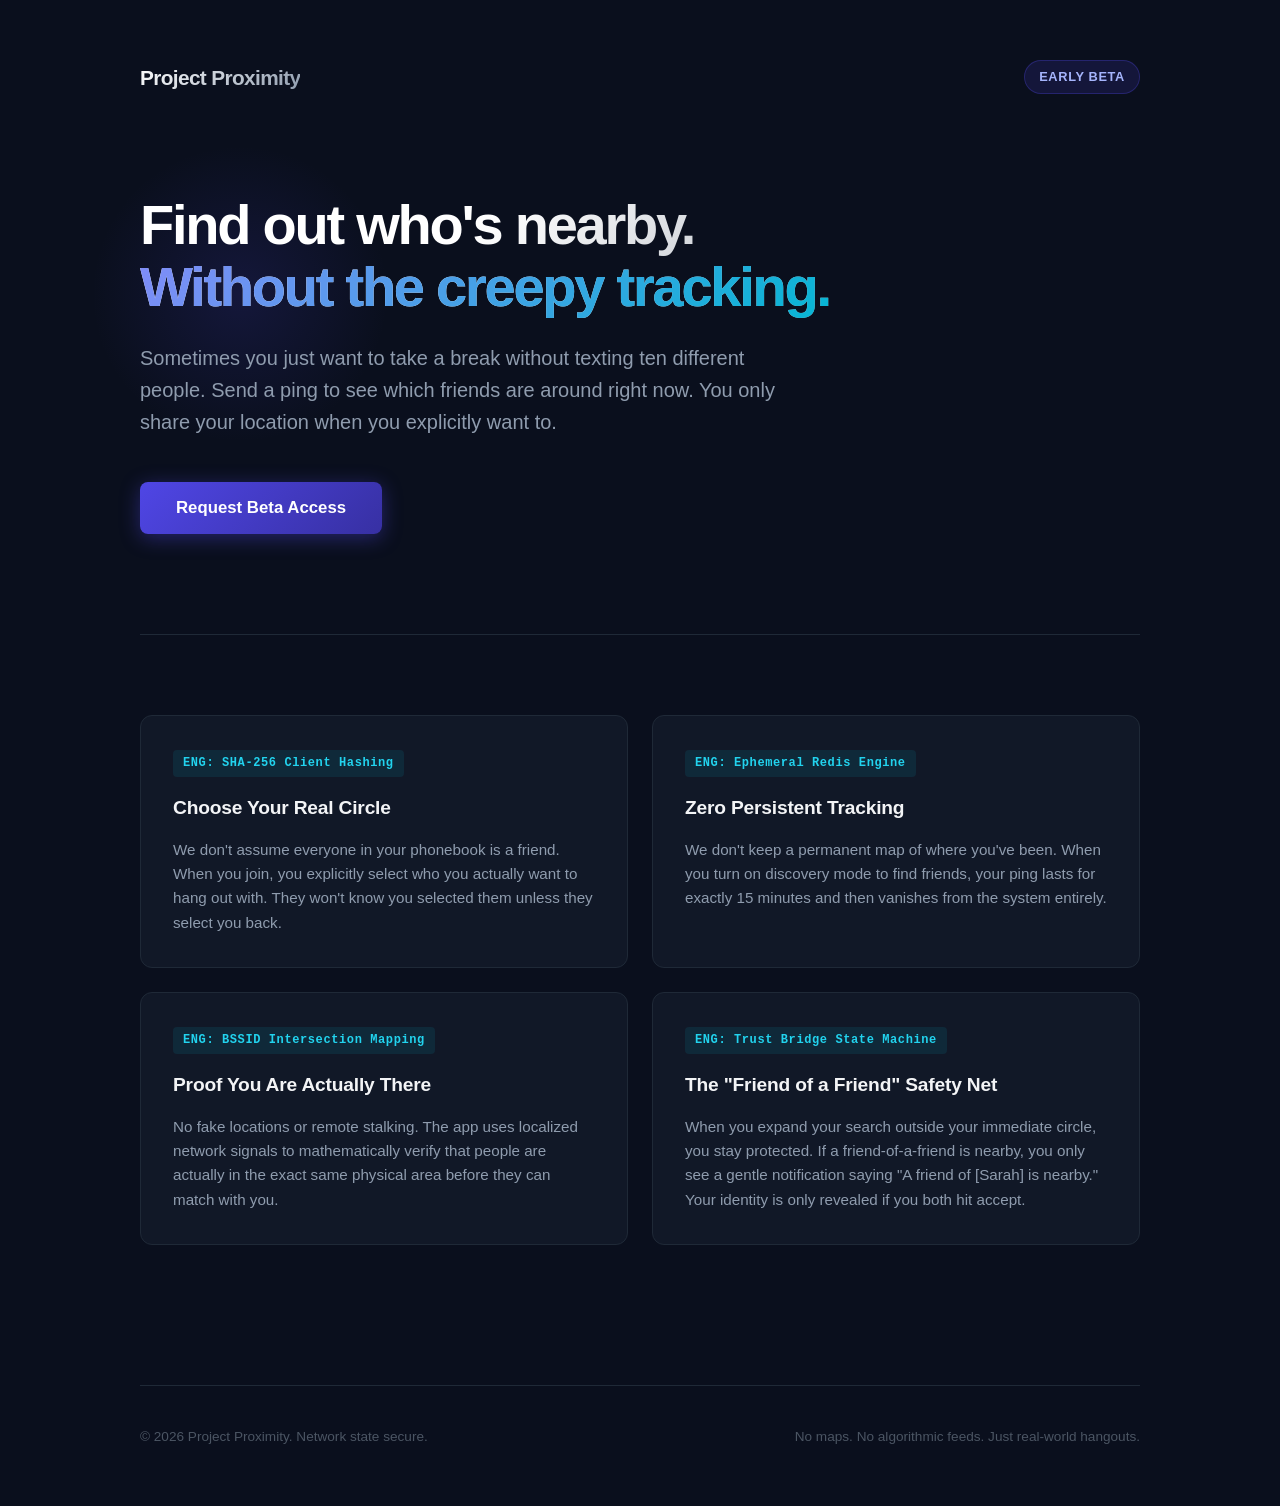
==== index.html @ 47833bf0 "updated website code" ====
<!DOCTYPE html>
<html lang="en">
<head>
    <meta charset="UTF-8">
    <meta name="viewport" content="width=device-width, initial-scale=1.0">
    <title>Project Proximity | Find out who's around</title>
    <style>
        :root {
            --bg-color: #0a0f1d;
            --text-primary: #ffffff;
            --text-secondary: #8f9cae;
            --accent-primary: #4f46e5;
            --accent-secondary: #06b6d4;
            --card-bg: #111827;
            --border: #1f2937;
            --tag-bg: rgba(6, 182, 212, 0.1);
            --tag-text: #22d3ee;
            --max-width: 1000px;
        }

        * {
            box-sizing: border-box;
            margin: 0;
            padding: 0;
        }

        body {
            font-family: -apple-system, BlinkMacSystemFont, "Segoe UI", Roboto, Helvetica, Arial, sans-serif;
            background-color: var(--bg-color);
            color: var(--text-primary);
            line-height: 1.6;
            padding: 60px 20px;
        }

        header {
            max-width: var(--max-width);
            margin: 0 auto 100px auto;
            display: flex;
            justify-content: space-between;
            align-items: center;
        }

        .logo {
            font-weight: 800;
            font-size: 1.3rem;
            letter-spacing: -0.03em;
            background: linear-gradient(135deg, #ffffff 0%, var(--text-secondary) 100%);
            -webkit-background-clip: text;
            -webkit-text-fill-color: transparent;
        }

        .badge {
            background: rgba(79, 70, 229, 0.15);
            color: #a5b4fc;
            padding: 6px 14px;
            border-radius: 30px;
            font-size: 0.8rem;
            font-weight: 600;
            border: 1px solid rgba(79, 70, 229, 0.3);
            letter-spacing: 0.05em;
            text-transform: uppercase;
        }

        main {
            max-width: var(--max-width);
            margin: 0 auto;
        }

        .hero {
            margin-bottom: 100px;
            position: relative;
        }

        .hero::before {
            content: "";
            position: absolute;
            top: -50px;
            left: -50px;
            width: 300px;
            height: 300px;
            background: radial-gradient(circle, rgba(79,70,229,0.15) 0%, rgba(0,0,0,0) 70%);
            z-index: -1;
        }

        h1 {
            font-size: 3.5rem;
            font-weight: 800;
            line-height: 1.1;
            letter-spacing: -0.04em;
            margin-bottom: 24px;
            max-width: 800px;
            background: linear-gradient(135deg, #ffffff 40%, #9ca3af 100%);
            -webkit-background-clip: text;
            -webkit-text-fill-color: transparent;
        }

        .gradient-text {
            background: linear-gradient(135deg, #818cf8 0%, var(--accent-secondary) 100%);
            -webkit-background-clip: text;
            -webkit-text-fill-color: transparent;
        }

        .lead {
            font-size: 1.25rem;
            color: var(--text-secondary);
            max-width: 650px;
            margin-bottom: 44px;
            font-weight: 400;
        }

        .cta-btn {
            background: linear-gradient(135deg, var(--accent-primary) 0%, #3730a3 100%);
            color: #ffffff;
            border: none;
            padding: 16px 36px;
            border-radius: 8px;
            font-size: 1.05rem;
            font-weight: 600;
            cursor: pointer;
            box-shadow: 0 4px 20px rgba(79, 70, 229, 0.4);
            transition: transform 0.1s ease, box-shadow 0.1s ease;
        }

        .cta-btn:hover {
            transform: translateY(-1px);
            box-shadow: 0 6px 24px rgba(79, 70, 229, 0.5);
        }

        .specs-grid {
            display: grid;
            grid-template-columns: repeat(auto-fit, minmax(400px, 1fr));
            gap: 24px;
            margin-top: 80px;
            border-top: 1px solid var(--border);
            padding-top: 80px;
        }

        .spec-card {
            background: var(--card-bg);
            border: 1px solid var(--border);
            padding: 32px;
            border-radius: 12px;
            transition: border-color 0.2s ease;
            position: relative;
        }

        .spec-card:hover {
            border-color: rgba(79, 70, 229, 0.4);
        }

        .tech-tag {
            display: inline-block;
            background: var(--tag-bg);
            color: var(--tag-text);
            padding: 4px 10px;
            border-radius: 4px;
            font-size: 0.75rem;
            font-weight: 700;
            margin-bottom: 16px;
            font-family: monospace;
            letter-spacing: 0.05em;
        }

        .spec-card h3 {
            font-size: 1.2rem;
            font-weight: 700;
            margin-bottom: 14px;
            letter-spacing: -0.01em;
            color: #f3f4f6;
        }

        .spec-card p {
            color: var(--text-secondary);
            font-size: 0.95rem;
            line-height: 1.6;
        }

        footer {
            max-width: var(--max-width);
            margin: 140px auto 0 auto;
            border-top: 1px solid var(--border);
            padding-top: 40px;
            font-size: 0.85rem;
            color: #4b5563;
            display: flex;
            justify-content: space-between;
        }

        @media (max-width: 768px) {
            h1 { font-size: 2.6rem; }
            .specs-grid { grid-template-columns: 1fr; }
            footer { flex-direction: column; gap: 16px; }
        }
    </style>
</head>
<body>

    <header>
        <div class="logo">Project Proximity</div>
        <div class="badge">Early Beta</div>
    </header>

    <main>
        <section class="hero">
            <h1>Find out who's nearby.<br><span class="gradient-text">Without the creepy tracking.</span></h1>
            <p class="lead">Sometimes you just want to take a break without texting ten different people. Send a ping to see which friends are around right now. You only share your location when you explicitly want to.</p>
            
            <button class="cta-btn" onclick="window.location.href='mailto:abhijai.chugh@gmail.com?subject=Beta%20Access%20Request'">
                Request Beta Access
            </button>
        </section>

        <section class="specs-grid">
            <div class="spec-card">
                <span class="tech-tag">ENG: SHA-256 Client Hashing</span>
                <h3>Choose Your Real Circle</h3>
                <p>We don't assume everyone in your phonebook is a friend. When you join, you explicitly select who you actually want to hang out with. They won't know you selected them unless they select you back.</p>
            </div>
            <div class="spec-card">
                <span class="tech-tag">ENG: Ephemeral Redis Engine</span>
                <h3>Zero Persistent Tracking</h3>
                <p>We don't keep a permanent map of where you've been. When you turn on discovery mode to find friends, your ping lasts for exactly 15 minutes and then vanishes from the system entirely.</p>
            </div>
            <div class="spec-card">
                <span class="tech-tag">ENG: BSSID Intersection Mapping</span>
                <h3>Proof You Are Actually There</h3>
                <p>No fake locations or remote stalking. The app uses localized network signals to mathematically verify that people are actually in the exact same physical area before they can match with you.</p>
            </div>
            <div class="spec-card">
                <span class="tech-tag">ENG: Trust Bridge State Machine</span>
                <h3>The "Friend of a Friend" Safety Net</h3>
                <p>When you expand your search outside your immediate circle, you stay protected. If a friend-of-a-friend is nearby, you only see a gentle notification saying "A friend of [Sarah] is nearby." Your identity is only revealed if you both hit accept.</p>
            </div>
        </section>
    </main>

    <footer>
        <div>&copy; 2026 Project Proximity. Network state secure.</div>
        <div>No maps. No algorithmic feeds. Just real-world hangouts.</div>
    </footer>

</body>
</html>
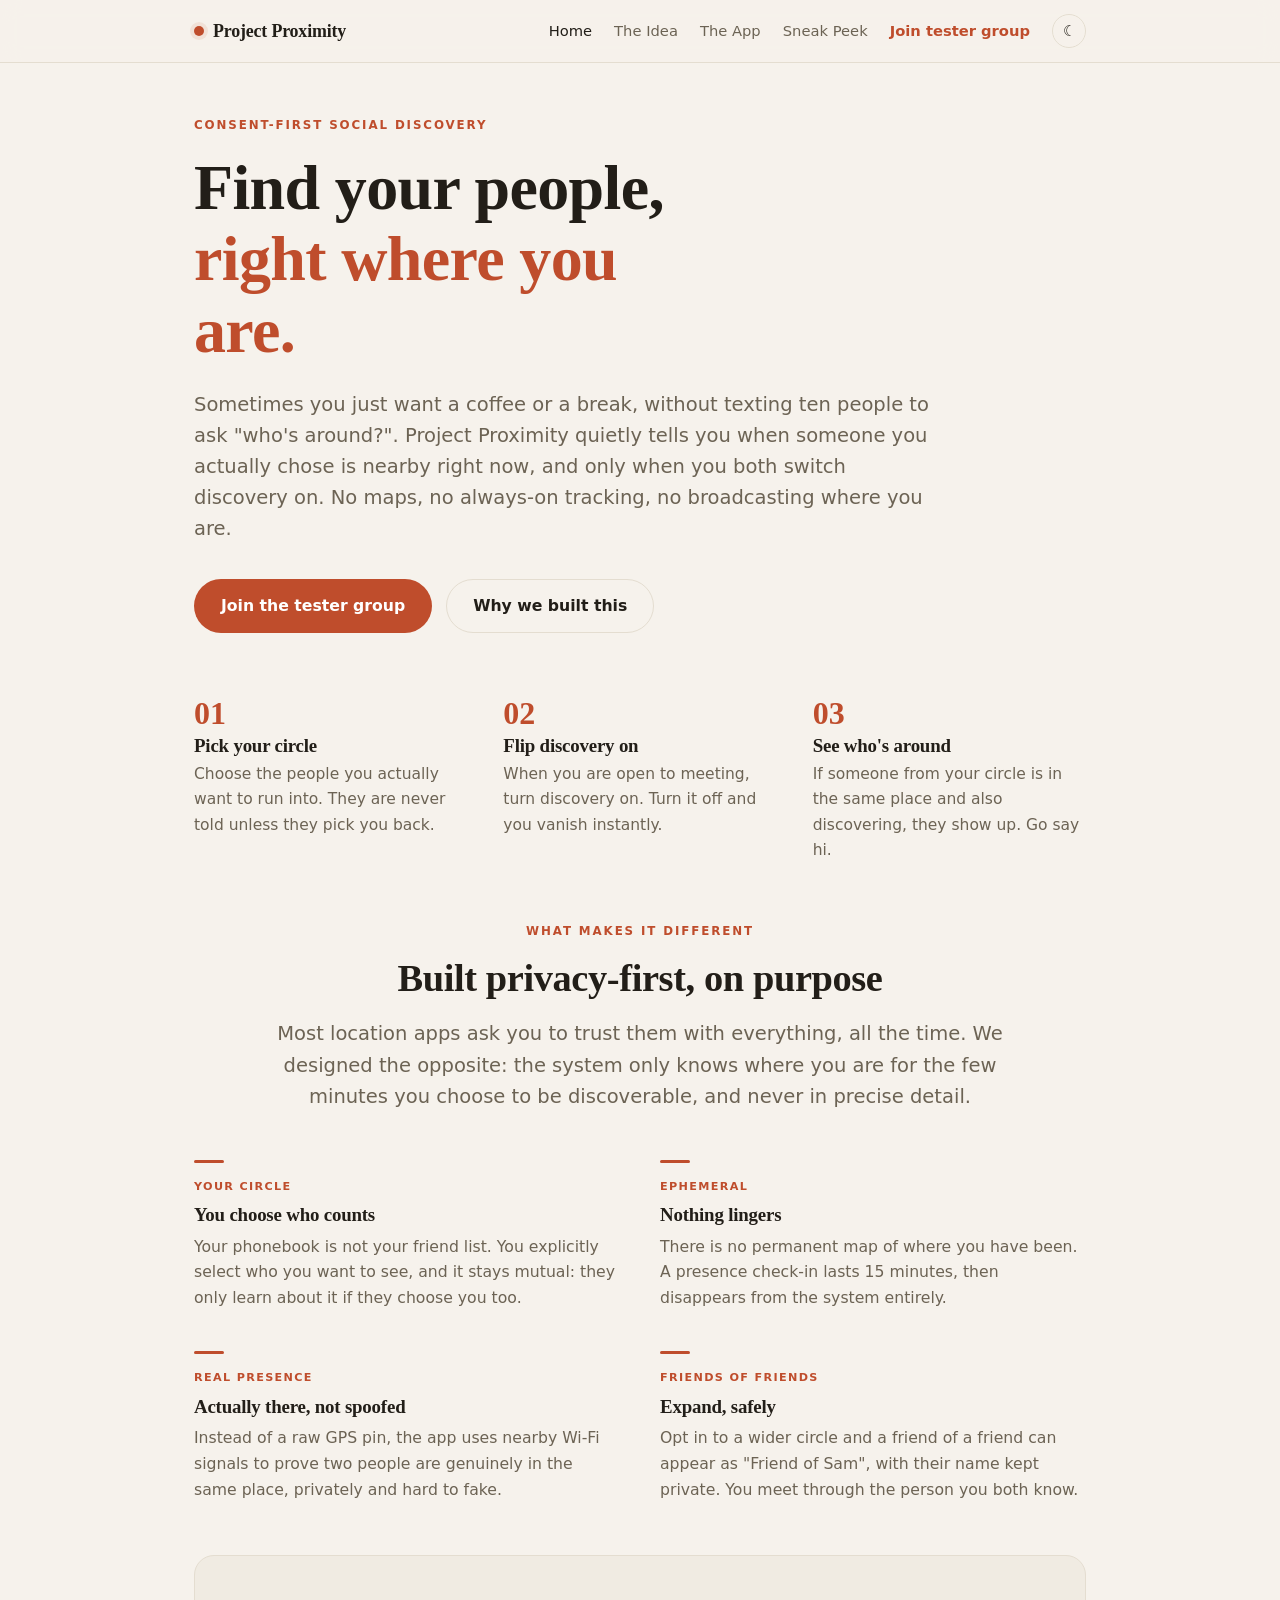
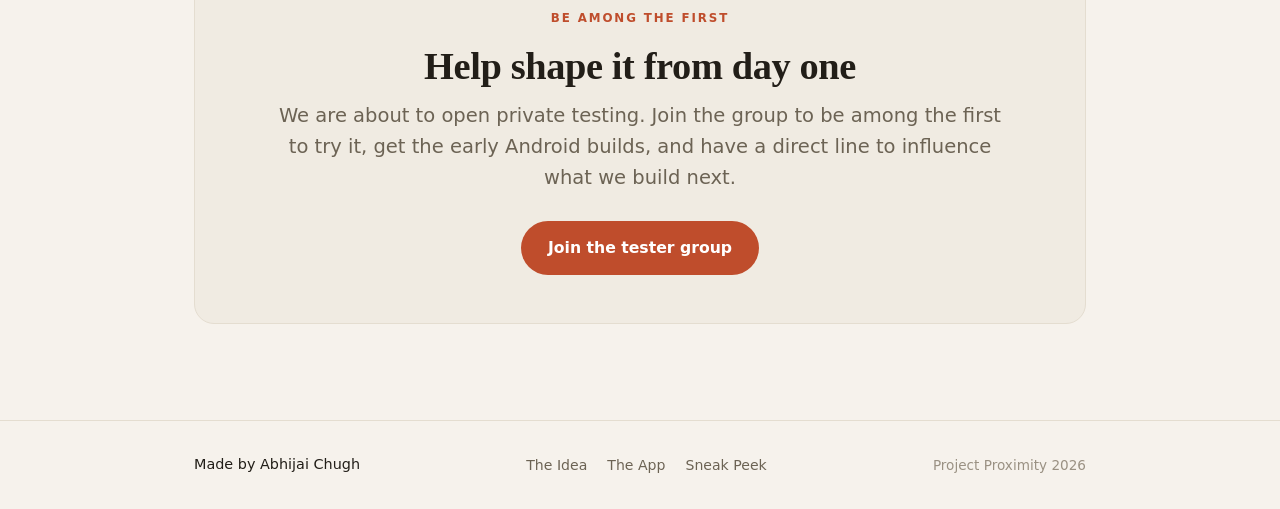
==== commit c9743ab4: "Rework site: multi-page, light/dark, mobile menu, real screenshot collage" ====
--- a/index.html
+++ b/index.html
@@ -3,241 +3,110 @@
 <head>
     <meta charset="UTF-8">
     <meta name="viewport" content="width=device-width, initial-scale=1.0">
-    <title>Project Proximity | Find out who's around</title>
-    <style>
-        :root {
-            --bg-color: #0a0f1d;
-            --text-primary: #ffffff;
-            --text-secondary: #8f9cae;
-            --accent-primary: #4f46e5;
-            --accent-secondary: #06b6d4;
-            --card-bg: #111827;
-            --border: #1f2937;
-            --tag-bg: rgba(6, 182, 212, 0.1);
-            --tag-text: #22d3ee;
-            --max-width: 1000px;
-        }
-
-        * {
-            box-sizing: border-box;
-            margin: 0;
-            padding: 0;
-        }
-
-        body {
-            font-family: -apple-system, BlinkMacSystemFont, "Segoe UI", Roboto, Helvetica, Arial, sans-serif;
-            background-color: var(--bg-color);
-            color: var(--text-primary);
-            line-height: 1.6;
-            padding: 60px 20px;
-        }
-
-        header {
-            max-width: var(--max-width);
-            margin: 0 auto 100px auto;
-            display: flex;
-            justify-content: space-between;
-            align-items: center;
-        }
-
-        .logo {
-            font-weight: 800;
-            font-size: 1.3rem;
-            letter-spacing: -0.03em;
-            background: linear-gradient(135deg, #ffffff 0%, var(--text-secondary) 100%);
-            -webkit-background-clip: text;
-            -webkit-text-fill-color: transparent;
-        }
-
-        .badge {
-            background: rgba(79, 70, 229, 0.15);
-            color: #a5b4fc;
-            padding: 6px 14px;
-            border-radius: 30px;
-            font-size: 0.8rem;
-            font-weight: 600;
-            border: 1px solid rgba(79, 70, 229, 0.3);
-            letter-spacing: 0.05em;
-            text-transform: uppercase;
-        }
-
-        main {
-            max-width: var(--max-width);
-            margin: 0 auto;
-        }
-
-        .hero {
-            margin-bottom: 100px;
-            position: relative;
-        }
-
-        .hero::before {
-            content: "";
-            position: absolute;
-            top: -50px;
-            left: -50px;
-            width: 300px;
-            height: 300px;
-            background: radial-gradient(circle, rgba(79,70,229,0.15) 0%, rgba(0,0,0,0) 70%);
-            z-index: -1;
-        }
-
-        h1 {
-            font-size: 3.5rem;
-            font-weight: 800;
-            line-height: 1.1;
-            letter-spacing: -0.04em;
-            margin-bottom: 24px;
-            max-width: 800px;
-            background: linear-gradient(135deg, #ffffff 40%, #9ca3af 100%);
-            -webkit-background-clip: text;
-            -webkit-text-fill-color: transparent;
-        }
-
-        .gradient-text {
-            background: linear-gradient(135deg, #818cf8 0%, var(--accent-secondary) 100%);
-            -webkit-background-clip: text;
-            -webkit-text-fill-color: transparent;
-        }
-
-        .lead {
-            font-size: 1.25rem;
-            color: var(--text-secondary);
-            max-width: 650px;
-            margin-bottom: 44px;
-            font-weight: 400;
-        }
-
-        .cta-btn {
-            background: linear-gradient(135deg, var(--accent-primary) 0%, #3730a3 100%);
-            color: #ffffff;
-            border: none;
-            padding: 16px 36px;
-            border-radius: 8px;
-            font-size: 1.05rem;
-            font-weight: 600;
-            cursor: pointer;
-            box-shadow: 0 4px 20px rgba(79, 70, 229, 0.4);
-            transition: transform 0.1s ease, box-shadow 0.1s ease;
-        }
-
-        .cta-btn:hover {
-            transform: translateY(-1px);
-            box-shadow: 0 6px 24px rgba(79, 70, 229, 0.5);
-        }
-
-        .specs-grid {
-            display: grid;
-            grid-template-columns: repeat(auto-fit, minmax(400px, 1fr));
-            gap: 24px;
-            margin-top: 80px;
-            border-top: 1px solid var(--border);
-            padding-top: 80px;
-        }
-
-        .spec-card {
-            background: var(--card-bg);
-            border: 1px solid var(--border);
-            padding: 32px;
-            border-radius: 12px;
-            transition: border-color 0.2s ease;
-            position: relative;
-        }
-
-        .spec-card:hover {
-            border-color: rgba(79, 70, 229, 0.4);
-        }
-
-        .tech-tag {
-            display: inline-block;
-            background: var(--tag-bg);
-            color: var(--tag-text);
-            padding: 4px 10px;
-            border-radius: 4px;
-            font-size: 0.75rem;
-            font-weight: 700;
-            margin-bottom: 16px;
-            font-family: monospace;
-            letter-spacing: 0.05em;
-        }
-
-        .spec-card h3 {
-            font-size: 1.2rem;
-            font-weight: 700;
-            margin-bottom: 14px;
-            letter-spacing: -0.01em;
-            color: #f3f4f6;
-        }
-
-        .spec-card p {
-            color: var(--text-secondary);
-            font-size: 0.95rem;
-            line-height: 1.6;
-        }
-
-        footer {
-            max-width: var(--max-width);
-            margin: 140px auto 0 auto;
-            border-top: 1px solid var(--border);
-            padding-top: 40px;
-            font-size: 0.85rem;
-            color: #4b5563;
-            display: flex;
-            justify-content: space-between;
-        }
-
-        @media (max-width: 768px) {
-            h1 { font-size: 2.6rem; }
-            .specs-grid { grid-template-columns: 1fr; }
-            footer { flex-direction: column; gap: 16px; }
-        }
-    </style>
+    <title>Project Proximity | Find your people, right where you are</title>
+    <meta name="description" content="Project Proximity is a consent-first way to discover when friends are actually nearby, without the privacy creep of always-on location sharing.">
+    <link rel="stylesheet" href="styles.css?v=4">
 </head>
 <body>
 
-    <header>
-        <div class="logo">Project Proximity</div>
-        <div class="badge">Early Beta</div>
-    </header>
+    <nav class="nav">
+        <div class="nav-inner">
+            <a class="brand" href="index.html"><span class="dot"></span> Project Proximity</a>
+            <div class="nav-links" id="nav-links">
+                <a href="index.html" class="active">Home</a>
+                <a href="concept.html">The Idea</a>
+                <a href="app.html">The App</a>
+                <a href="sneak-peek.html">Sneak Peek</a>
+                <a href="https://groups.google.com/g/project-proximity-testers/" target="_blank" rel="noopener" class="nav-cta">Join tester group</a>
+                <button class="theme-toggle" id="theme-toggle" aria-label="Toggle theme">&#9790;</button>
+            </div>
+            <button class="nav-toggle" id="nav-toggle" aria-label="Open menu" aria-expanded="false">&#9776;</button>
+        </div>
+    </nav>
 
     <main>
-        <section class="hero">
-            <h1>Find out who's nearby.<br><span class="gradient-text">Without the creepy tracking.</span></h1>
-            <p class="lead">Sometimes you just want to take a break without texting ten different people. Send a ping to see which friends are around right now. You only share your location when you explicitly want to.</p>
-            
-            <button class="cta-btn" onclick="window.location.href='mailto:abhijai.chugh@gmail.com?subject=Beta%20Access%20Request'">
-                Request Beta Access
-            </button>
+        <section class="hero wrap">
+            <span class="eyebrow">Consent-first social discovery</span>
+            <h1>Find your people,<br><span class="gradient-text">right where you are.</span></h1>
+            <p class="lead">Sometimes you just want a coffee or a break, without texting ten people to ask "who's around?". Project Proximity quietly tells you when someone you actually chose is nearby right now, and only when you both switch discovery on. No maps, no always-on tracking, no broadcasting where you are.</p>
+            <div class="btn-row" id="join">
+                <a class="btn btn-primary" id="join-cta" data-join-group href="https://groups.google.com/g/project-proximity-testers/" target="_blank" rel="noopener">Join the tester group</a>
+                <a class="btn btn-ghost" href="concept.html">Why we built this</a>
+            </div>
         </section>
 
-        <section class="specs-grid">
-            <div class="spec-card">
-                <span class="tech-tag">ENG: SHA-256 Client Hashing</span>
-                <h3>Choose Your Real Circle</h3>
-                <p>We don't assume everyone in your phonebook is a friend. When you join, you explicitly select who you actually want to hang out with. They won't know you selected them unless they select you back.</p>
+        <section class="wrap section-tight">
+            <div class="steps">
+                <div class="step">
+                    <div class="num">01</div>
+                    <h3>Pick your circle</h3>
+                    <p>Choose the people you actually want to run into. They are never told unless they pick you back.</p>
+                </div>
+                <div class="step">
+                    <div class="num">02</div>
+                    <h3>Flip discovery on</h3>
+                    <p>When you are open to meeting, turn discovery on. Turn it off and you vanish instantly.</p>
+                </div>
+                <div class="step">
+                    <div class="num">03</div>
+                    <h3>See who's around</h3>
+                    <p>If someone from your circle is in the same place and also discovering, they show up. Go say hi.</p>
+                </div>
             </div>
-            <div class="spec-card">
-                <span class="tech-tag">ENG: Ephemeral Redis Engine</span>
-                <h3>Zero Persistent Tracking</h3>
-                <p>We don't keep a permanent map of where you've been. When you turn on discovery mode to find friends, your ping lasts for exactly 15 minutes and then vanishes from the system entirely.</p>
+        </section>
+        <br><br>
+        <section class="wrap">
+            <div class="center">
+                <span class="eyebrow">What makes it different</span>
+                <h2>Built privacy-first, on purpose</h2>
+                <p class="lead">Most location apps ask you to trust them with everything, all the time. We designed the opposite: the system only knows where you are for the few minutes you choose to be discoverable, and never in precise detail.</p>
             </div>
-            <div class="spec-card">
-                <span class="tech-tag">ENG: BSSID Intersection Mapping</span>
-                <h3>Proof You Are Actually There</h3>
-                <p>No fake locations or remote stalking. The app uses localized network signals to mathematically verify that people are actually in the exact same physical area before they can match with you.</p>
+            <div class="grid">
+                <div class="card">
+                    <span class="tag">YOUR CIRCLE</span>
+                    <h3>You choose who counts</h3>
+                    <p>Your phonebook is not your friend list. You explicitly select who you want to see, and it stays mutual: they only learn about it if they choose you too.</p>
+                </div>
+                <div class="card">
+                    <span class="tag">EPHEMERAL</span>
+                    <h3>Nothing lingers</h3>
+                    <p>There is no permanent map of where you have been. A presence check-in lasts 15 minutes, then disappears from the system entirely.</p>
+                </div>
+                <div class="card">
+                    <span class="tag">REAL PRESENCE</span>
+                    <h3>Actually there, not spoofed</h3>
+                    <p>Instead of a raw GPS pin, the app uses nearby Wi-Fi signals to prove two people are genuinely in the same place, privately and hard to fake.</p>
+                </div>
+                <div class="card">
+                    <span class="tag">FRIENDS OF FRIENDS</span>
+                    <h3>Expand, safely</h3>
+                    <p>Opt in to a wider circle and a friend of a friend can appear as "Friend of Sam", with their name kept private. You meet through the person you both know.</p>
+                </div>
             </div>
-            <div class="spec-card">
-                <span class="tech-tag">ENG: Trust Bridge State Machine</span>
-                <h3>The "Friend of a Friend" Safety Net</h3>
-                <p>When you expand your search outside your immediate circle, you stay protected. If a friend-of-a-friend is nearby, you only see a gentle notification saying "A friend of [Sarah] is nearby." Your identity is only revealed if you both hit accept.</p>
+        </section>
+        <br><br>
+        <section class="wrap">
+            <div class="band">
+                <span class="eyebrow">Be among the first</span>
+                <h2>Help shape it from day one</h2>
+                <p class="lead center" style="margin-bottom: 28px;">We are about to open private testing. Join the group to be among the first to try it, get the early Android builds, and have a direct line to influence what we build next.</p>
+                <a class="btn btn-primary" id="join-cta-2" data-join-group href="https://groups.google.com/g/project-proximity-testers/" target="_blank" rel="noopener">Join the tester group</a>
             </div>
         </section>
     </main>
 
-    <footer>
-        <div>&copy; 2026 Project Proximity. Network state secure.</div>
-        <div>No maps. No algorithmic feeds. Just real-world hangouts.</div>
+    <footer class="footer">
+        <div class="wrap">
+            <div class="made">Made by Abhijai Chugh</div>
+            <div class="links">
+                <a href="concept.html">The Idea</a>
+                <a href="app.html">The App</a>
+                <a href="sneak-peek.html">Sneak Peek</a>
+            </div>
+            <div class="copy">Project Proximity 2026</div>
+        </div>
     </footer>
 
+    <script src="theme.js" defer></script>
 </body>
 </html>
--- a/styles.css
+++ b/styles.css
@@ -0,0 +1,304 @@
+/* Project Proximity - editorial, warm, calm. Light + dark. */
+
+:root, [data-theme="light"] {
+    --bg: #f6f2ec;
+    --surface: #fffefb;
+    --surface-2: #f0ebe2;
+    --ink: #221e18;
+    --muted: #6c6354;
+    --faint: #9a9183;
+    --border: #e4ddd0;
+    --accent: #bf4d2c;
+    --accent-ink: #9c3f22;
+    --accent-soft: rgba(191, 77, 44, 0.10);
+    --shadow: 0 1px 2px rgba(34, 30, 24, 0.04), 0 10px 30px rgba(34, 30, 24, 0.05);
+}
+
+[data-theme="dark"] {
+    --bg: #15120e;
+    --surface: #1d1913;
+    --surface-2: #221d16;
+    --ink: #efe8dc;
+    --muted: #b1a692;
+    --faint: #847a6b;
+    --border: #2c2519;
+    --accent: #e2774f;
+    --accent-ink: #ec8a64;
+    --accent-soft: rgba(226, 119, 79, 0.14);
+    --shadow: 0 1px 2px rgba(0, 0, 0, 0.3), 0 12px 34px rgba(0, 0, 0, 0.35);
+}
+@media (prefers-color-scheme: dark) {
+    :root:not([data-theme="light"]) {
+        --bg: #15120e;
+        --surface: #1d1913;
+        --surface-2: #221d16;
+        --ink: #efe8dc;
+        --muted: #b1a692;
+        --faint: #847a6b;
+        --border: #2c2519;
+        --accent: #e2774f;
+        --accent-ink: #ec8a64;
+        --accent-soft: rgba(226, 119, 79, 0.14);
+        --shadow: 0 1px 2px rgba(0, 0, 0, 0.3), 0 12px 34px rgba(0, 0, 0, 0.35);
+    }
+}
+
+* { box-sizing: border-box; margin: 0; padding: 0; }
+
+html { scroll-behavior: smooth; }
+
+body {
+    font-family: ui-sans-serif, system-ui, -apple-system, "Segoe UI", Roboto, Helvetica, Arial, sans-serif;
+    background: var(--bg);
+    color: var(--ink);
+    line-height: 1.65;
+    -webkit-font-smoothing: antialiased;
+    transition: background-color 0.25s ease, color 0.25s ease;
+}
+
+.wrap { max-width: 940px; margin: 0 auto; padding: 0 24px; }
+
+h1, h2, h3, .quote, .brand {
+    font-family: "Iowan Old Style", "Palatino Linotype", Palatino, "Hoefler Text", Georgia, "Times New Roman", serif;
+    letter-spacing: -0.01em;
+    line-height: 1.12;
+    font-weight: 600;
+}
+
+h1 { font-size: clamp(2.4rem, 6vw, 4rem); }
+h2 { font-size: clamp(1.7rem, 3.6vw, 2.4rem); margin-bottom: 18px; }
+h3 { font-size: 1.18rem; margin-bottom: 8px; }
+
+/* ---------- Nav ---------- */
+.nav {
+    position: sticky; top: 0; z-index: 50;
+    background: color-mix(in srgb, var(--bg) 86%, transparent);
+    backdrop-filter: saturate(140%) blur(10px);
+    border-bottom: 1px solid var(--border);
+}
+.nav-inner {
+    max-width: 940px; margin: 0 auto; padding: 14px 24px; position: relative;
+    display: flex; align-items: center; justify-content: space-between; gap: 16px;
+}
+.brand {
+    display: inline-flex; align-items: center; gap: 9px;
+    font-size: 1.12rem; font-weight: 600; color: var(--ink); text-decoration: none;
+}
+.brand .dot {
+    width: 10px; height: 10px; border-radius: 50%;
+    background: var(--accent); box-shadow: 0 0 0 4px var(--accent-soft);
+}
+.nav-links { display: flex; align-items: center; gap: 22px; }
+.nav-links a {
+    color: var(--muted); text-decoration: none; font-size: 0.92rem; font-weight: 500;
+    transition: color 0.15s ease;
+}
+.nav-links a:hover { color: var(--ink); }
+.nav-links a.active { color: var(--ink); }
+.nav-cta { color: var(--accent) !important; font-weight: 600 !important; }
+.theme-toggle {
+    background: transparent; border: 1px solid var(--border); color: var(--ink);
+    width: 34px; height: 34px; border-radius: 50%; cursor: pointer;
+    font-size: 0.95rem; line-height: 1; display: inline-flex; align-items: center; justify-content: center;
+    transition: border-color 0.15s ease, background 0.15s ease;
+}
+.theme-toggle:hover { border-color: var(--accent); background: var(--accent-soft); }
+/* Hamburger: hidden on desktop, shown on small screens (see media query). */
+.nav-toggle {
+    display: none; background: transparent; border: 1px solid var(--border); color: var(--ink);
+    width: 38px; height: 34px; border-radius: 8px; cursor: pointer; font-size: 1.1rem; line-height: 1;
+    align-items: center; justify-content: center;
+}
+.nav-toggle:hover { border-color: var(--accent); }
+
+/* ---------- Sections ---------- */
+/* Identical gaps by construction: every section uses ONLY a top margin (no vertical
+   padding, no bottom margin), so the space between ANY two adjacent sections is exactly
+   --gap. No per-section special-casing, nothing to drift. */
+:root { --gap: 64px; }
+main { padding-bottom: 72px; }
+section { padding: 0; margin-top: var(--gap); }
+.section-tight { margin-top: var(--gap); } /* alias only; same gap as every other section */
+h1, h2 { scroll-margin-top: 90px; } /* clear the sticky nav on anchor jumps */
+
+/* Intro block (eyebrow + heading + lead) above a grid/cards: one even gap below. */
+.center { text-align: center; }
+.center:not(:only-child) { margin-bottom: 48px; }
+
+.eyebrow {
+    display: inline-block; font-size: 0.74rem; font-weight: 700; letter-spacing: 0.16em;
+    text-transform: uppercase; color: var(--accent); margin-bottom: 16px;
+}
+
+.hero { margin-top: 0; padding-top: 48px; } /* first section: sits under the nav, no gap above */
+.hero h1 { margin-bottom: 22px; max-width: 16ch; }
+.gradient-text { color: var(--accent); }
+
+.lead {
+    font-size: clamp(1.05rem, 2vw, 1.22rem);
+    color: var(--muted); max-width: 60ch; line-height: 1.6;
+}
+.lead.center { margin-left: auto; margin-right: auto; }
+.center { text-align: center; }
+.center .lead { margin-left: auto; margin-right: auto; }
+.muted { color: var(--muted); }
+
+/* ---------- Buttons ---------- */
+.btn-row { display: flex; flex-wrap: wrap; gap: 14px; margin-top: 34px; }
+.btn {
+    display: inline-block; padding: 13px 26px; border-radius: 999px;
+    font-size: 0.98rem; font-weight: 600; text-decoration: none; cursor: pointer;
+    border: 1px solid transparent; transition: transform 0.12s ease, background 0.15s ease, border-color 0.15s ease;
+}
+.btn-primary { background: var(--accent); color: #fff; }
+.btn-primary:hover { transform: translateY(-1px); background: var(--accent-ink); }
+.btn-ghost { background: transparent; color: var(--ink); border-color: var(--border); }
+.btn-ghost:hover { border-color: var(--accent); color: var(--accent); }
+
+/* ---------- Steps (big serif numerals, short accent tick) ---------- */
+.steps { display: grid; grid-template-columns: repeat(3, 1fr); gap: 36px; }
+.step .num {
+    font-family: "Iowan Old Style", Palatino, Georgia, serif;
+    font-size: 2rem; color: var(--accent); font-weight: 700; margin-bottom: 6px; line-height: 1;
+}
+.step h3 { margin-bottom: 6px; }
+.step p { color: var(--muted); font-size: 0.97rem; }
+
+/* ---------- Feature columns (short accent tick, not full-width lines) ---------- */
+.grid { display: grid; grid-template-columns: repeat(2, 1fr); gap: 40px; }
+.split { display: grid; grid-template-columns: repeat(2, 1fr); gap: 40px; }
+.card { position: relative; padding-top: 18px; background: transparent; }
+.card::before {
+    content: ""; position: absolute; top: 0; left: 0;
+    width: 30px; height: 3px; border-radius: 2px; background: var(--accent);
+}
+.card p { color: var(--muted); font-size: 0.98rem; }
+.tag {
+    display: block; font-size: 0.7rem; font-weight: 700; letter-spacing: 0.12em;
+    text-transform: uppercase; color: var(--accent); margin-bottom: 8px;
+}
+
+/* ---------- Concept: quote + editorial rows ---------- */
+.quote {
+    font-size: clamp(1.6rem, 4vw, 2.5rem); line-height: 1.45; color: var(--ink);
+    max-width: 40ch; margin: 0 auto; font-style: italic; font-weight: 500;
+    border-left: 3px solid var(--accent); padding: 14px 0 14px 30px;
+}
+/* Magazine-style row: short heading on the left, prose on the right. No box. */
+.panel {
+    display: grid; grid-template-columns: 1fr 1.7fr; gap: 16px 48px;
+    padding: 40px 0; border-top: 1px solid var(--border);
+}
+.panel:first-child { border-top: none; padding-top: 8px; }
+.panel h2 { font-size: 1.5rem; margin-bottom: 0; }
+.panel p { color: var(--muted); margin-top: 14px; }
+.panel p:first-of-type { margin-top: 0; }
+.panel h2 + p, .panel p { grid-column: 2; }
+.panel h2 { grid-column: 1; grid-row: 1; }
+
+/* ---------- Lists ---------- */
+.facts { list-style: none; display: grid; gap: 14px; }
+.facts li { position: relative; padding-left: 28px; color: var(--muted); font-size: 1.02rem; }
+.facts li::before {
+    content: ""; position: absolute; left: 6px; top: 11px;
+    width: 7px; height: 7px; border-radius: 50%; background: var(--accent);
+}
+
+/* ---------- Spec rows (under the hood) ---------- */
+.spec-row {
+    display: grid; grid-template-columns: 220px 1fr; gap: 24px;
+    padding: 22px 0; border-top: 1px solid var(--border); align-items: start;
+}
+.spec-row .k { font-weight: 600; color: var(--ink); }
+.spec-row .v { color: var(--muted); }
+
+/* ---------- Band (call to action) ---------- */
+.band {
+    text-align: center; padding: 48px 32px;
+    background: var(--surface-2); border: 1px solid var(--border); border-radius: 20px;
+}
+.band h2 { margin-bottom: 12px; }
+.band .lead { margin-left: auto; margin-right: auto; }
+
+/* ---------- Phone mockups ---------- */
+.note { color: var(--faint); font-size: 0.9rem; text-align: center; margin-bottom: 36px; }
+.gallery { display: grid; grid-template-columns: repeat(3, 1fr); gap: 30px; }
+.phone {
+    background: var(--surface); border: 1px solid var(--border); border-radius: 30px;
+    padding: 10px; box-shadow: var(--shadow); margin: 0 auto; max-width: 240px;
+}
+.phone-screen {
+    position: relative; background: var(--bg); border-radius: 22px; overflow: hidden;
+    aspect-ratio: 9 / 18; border: 1px solid var(--border);
+}
+.phone-notch {
+    position: absolute; top: 8px; left: 50%; transform: translateX(-50%);
+    width: 60px; height: 5px; border-radius: 4px; background: var(--border);
+}
+.phone-screen img { width: 100%; height: 100%; object-fit: cover; display: block; }
+.ph-pad { padding: 28px 14px 16px; display: flex; flex-direction: column; gap: 10px; }
+.ph-hero {
+    background: var(--accent); color: #fff; border-radius: 14px; padding: 14px;
+    display: flex; flex-direction: column; gap: 3px;
+}
+.ph-hero b { font-size: 0.86rem; }
+.ph-hero span { font-size: 0.68rem; opacity: 0.9; }
+.ph-chip {
+    display: inline-block; font-size: 0.66rem; padding: 4px 9px; border-radius: 999px;
+    background: var(--accent-soft); color: var(--accent); margin: 0 4px 4px 0; font-weight: 600;
+}
+.ph-card { background: var(--surface-2); border: 1px solid var(--border); border-radius: 12px; padding: 9px 11px; }
+.ph-card .nm { font-size: 0.8rem; font-weight: 600; }
+.ph-card .mt { font-size: 0.66rem; color: var(--muted); }
+.caption { margin-top: 16px; text-align: center; font-size: 0.9rem; color: var(--muted); }
+.caption b { display: block; color: var(--ink); margin-bottom: 3px; font-size: 0.98rem; }
+
+/* ---------- Collage (tilted real screenshots) ---------- */
+.collage {
+    display: flex; flex-wrap: wrap; justify-content: center; align-items: flex-start;
+    gap: 24px 36px; padding: 18px 0 36px;
+}
+.shot { width: 220px; margin: 0; transition: transform 0.25s ease; }
+.shot img {
+    width: 100%; display: block; border-radius: 26px;
+    border: 6px solid var(--surface); background: var(--surface);
+    box-shadow: var(--shadow);
+}
+.shot figcaption { margin-top: 16px; text-align: center; font-size: 0.92rem; color: var(--muted); }
+.collage .shot:nth-child(1) { transform: rotate(-6deg); }
+.collage .shot:nth-child(2) { transform: rotate(3deg) translateY(26px); }
+.collage .shot:nth-child(3) { transform: rotate(-3deg); }
+.shot:hover { transform: rotate(0deg) scale(1.04); position: relative; z-index: 2; }
+
+/* ---------- Footer ---------- */
+.footer { border-top: 1px solid var(--border); margin-top: 24px; padding: 32px 0; }
+.footer .wrap {
+    display: flex; align-items: center; justify-content: space-between; flex-wrap: wrap; gap: 16px;
+}
+.footer .made { font-size: 0.9rem; color: var(--ink); font-weight: 500; }
+.footer .links { display: flex; gap: 20px; }
+.footer .links a { color: var(--muted); text-decoration: none; font-size: 0.88rem; }
+.footer .links a:hover { color: var(--accent); }
+.footer .copy { font-size: 0.85rem; color: var(--faint); }
+
+/* ---------- Responsive ---------- */
+@media (max-width: 820px) {
+    .nav-toggle { display: inline-flex; }
+    /* Links collapse into a dropdown panel under the bar; all items stay reachable. */
+    .nav-links {
+        position: absolute; top: calc(100% + 1px); left: 0; right: 0;
+        flex-direction: column; align-items: stretch; gap: 4px;
+        background: var(--bg); border-bottom: 1px solid var(--border);
+        padding: 10px 24px 16px; display: none;
+    }
+    .nav-links.open { display: flex; }
+    .nav-links a { padding: 10px 0; font-size: 1rem; }
+    .nav-links .theme-toggle { margin-top: 6px; }
+    .steps, .grid, .split, .gallery { grid-template-columns: 1fr; }
+    .panel { display: block; padding: 32px 0; } /* block stacks; beats grid-column on children */
+    .panel h2 { margin-bottom: 12px; }
+    .spec-row { grid-template-columns: 1fr; gap: 6px; }
+    .gallery { max-width: 320px; margin: 0 auto; }
+    .collage .shot { transform: none !important; width: 260px; }
+    .footer .wrap { flex-direction: column; text-align: center; }
+}
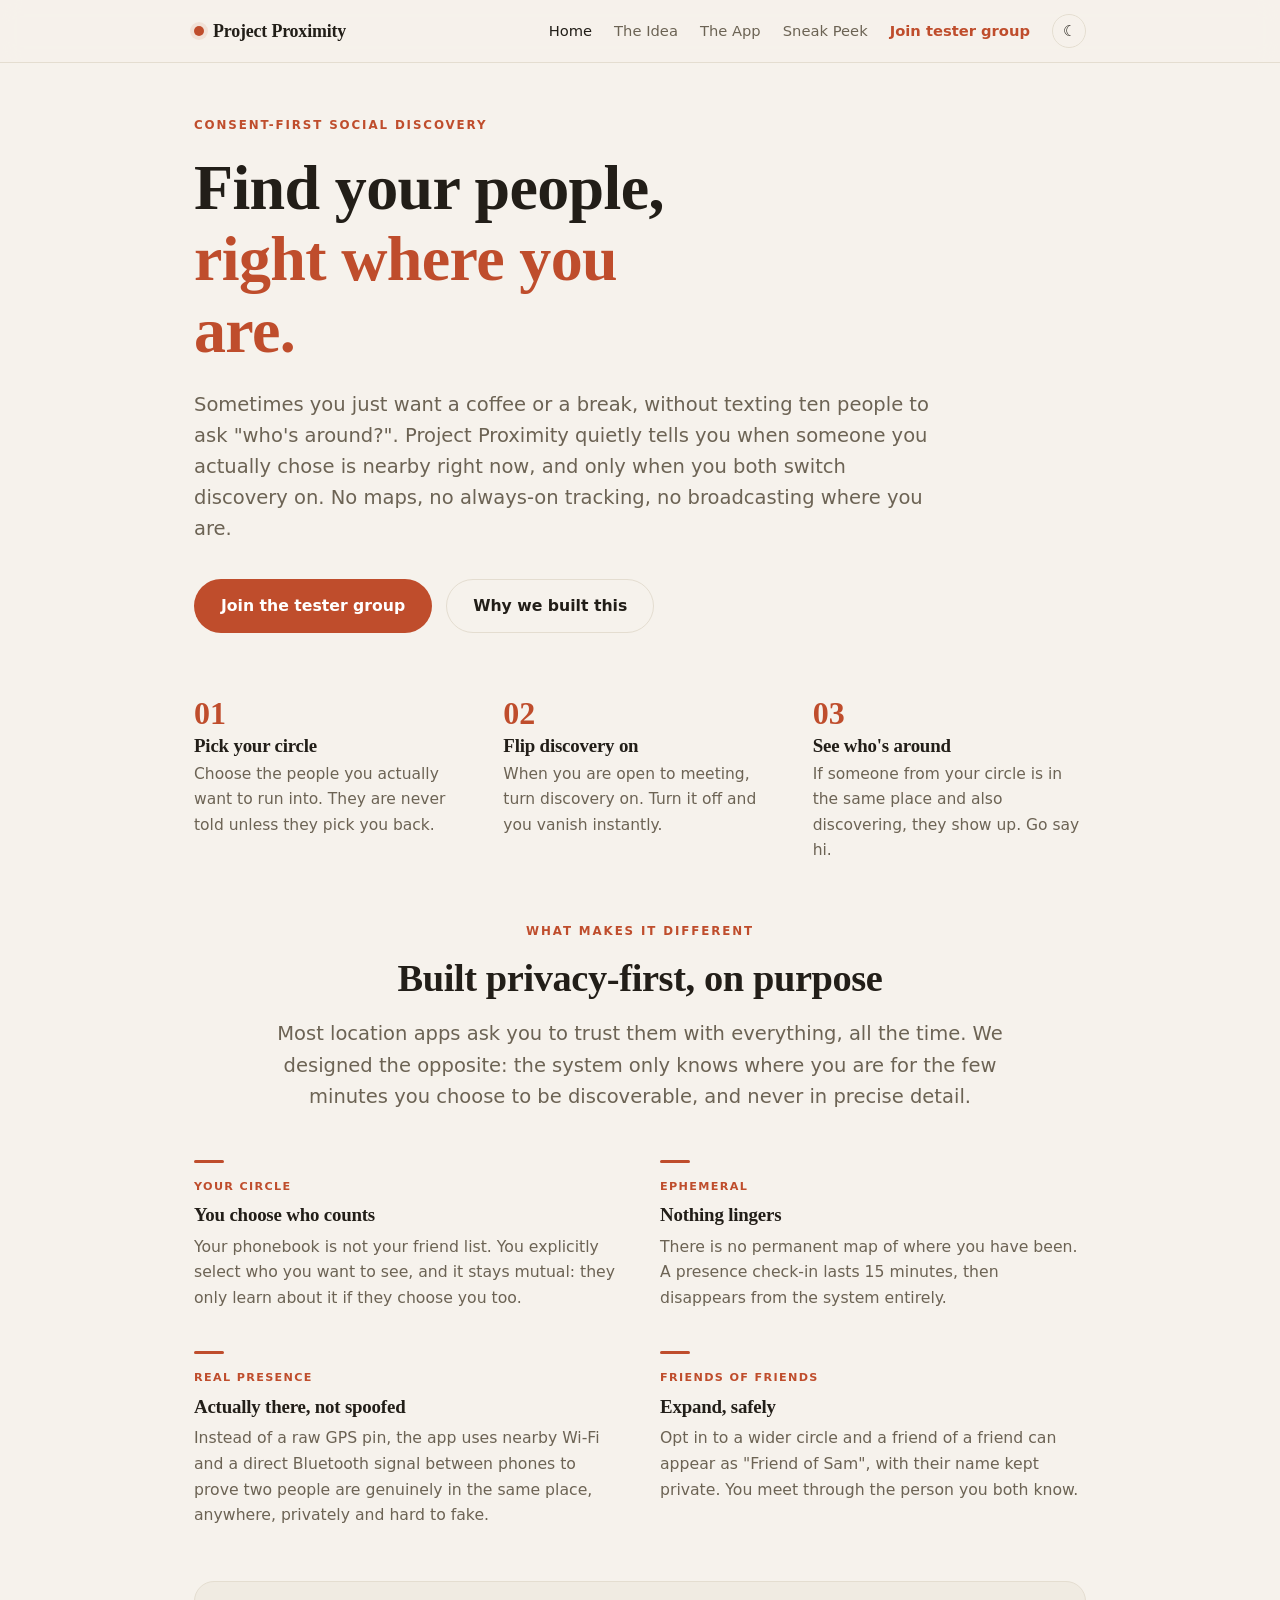
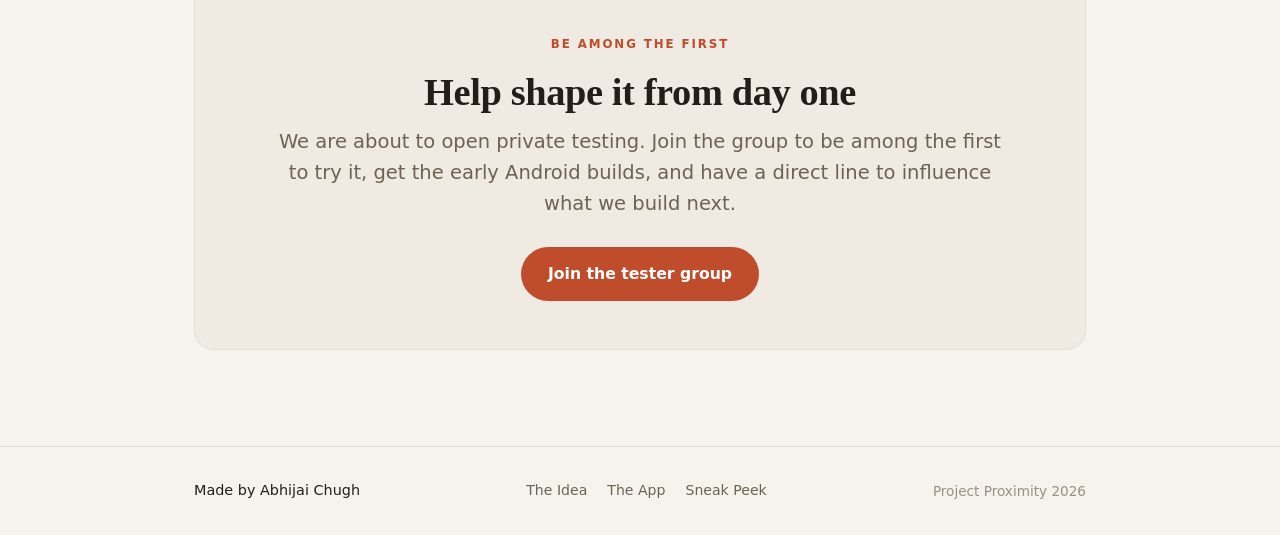
==== commit 1720b0a3: "Mention Bluetooth in co-location proof copy Co-authored-by: Cursor <cursoragent@cursor.com>" ====
--- a/index.html
+++ b/index.html
@@ -75,7 +75,7 @@
                 <div class="card">
                     <span class="tag">REAL PRESENCE</span>
                     <h3>Actually there, not spoofed</h3>
-                    <p>Instead of a raw GPS pin, the app uses nearby Wi-Fi signals to prove two people are genuinely in the same place, privately and hard to fake.</p>
+                    <p>Instead of a raw GPS pin, the app uses nearby Wi-Fi and a direct Bluetooth signal between phones to prove two people are genuinely in the same place, anywhere, privately and hard to fake.</p>
                 </div>
                 <div class="card">
                     <span class="tag">FRIENDS OF FRIENDS</span>
